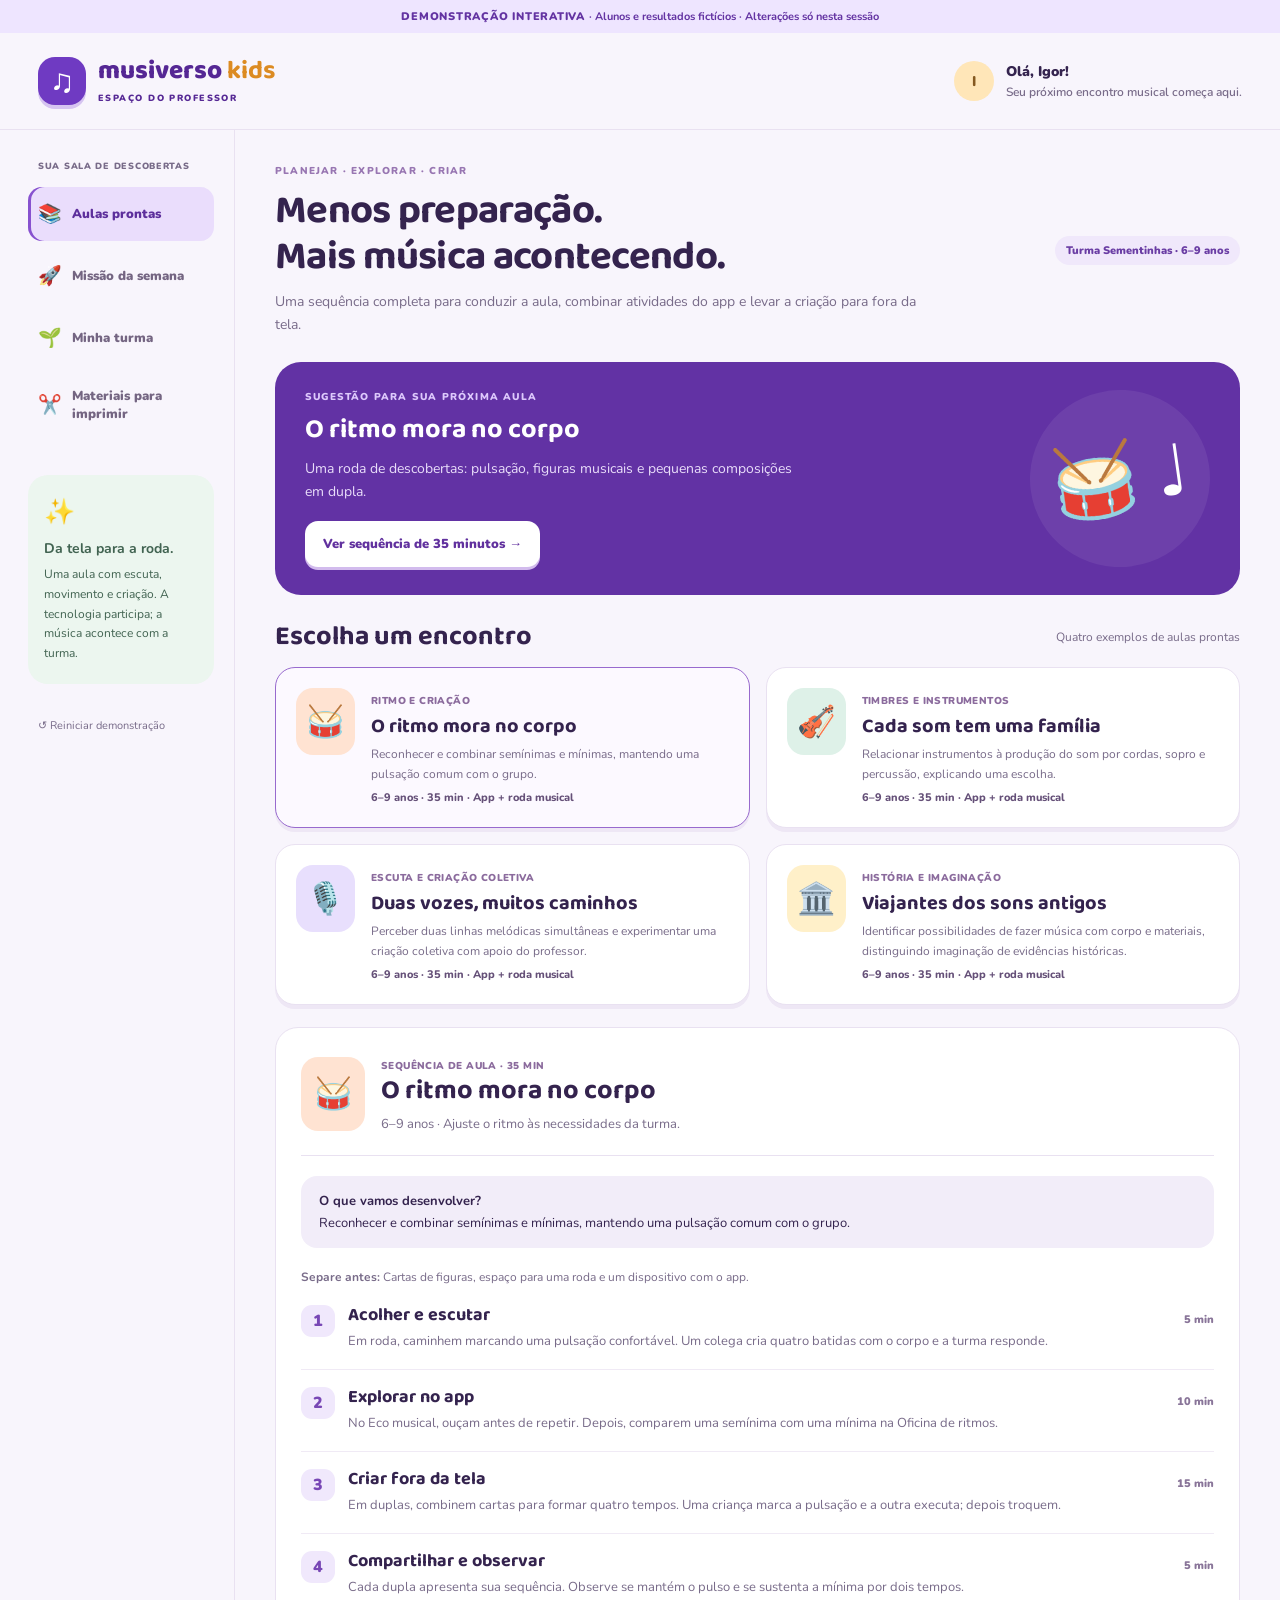
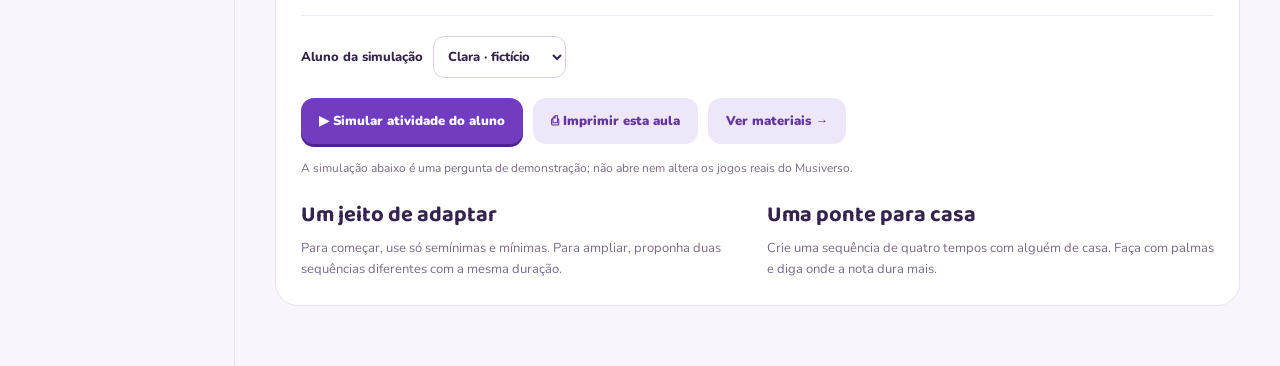
==== musiverso-kids/review/teacher-demo/index.html @ ee104a0d "Add isolated teacher workspace demonstration with lessons, missions and printable materials" ====
<!doctype html>
<html lang="pt-BR"><head><meta charset="utf-8"><meta name="viewport" content="width=device-width, initial-scale=1"><meta name="theme-color" content="#572aa0"><title>Musiverso Kids · Espaço do Professor — demonstração</title><link rel="stylesheet" href="style.css"></head>
<body><div class="demo-banner">DEMONSTRAÇÃO INTERATIVA <span>· Alunos e resultados fictícios · Alterações só nesta sessão</span></div>
<header><a href="#aulas" class="brand" aria-label="Musiverso Kids, início"><span class="brand-mark" aria-hidden="true">♫</span><span>musiverso <b>kids</b><small>ESPAÇO DO PROFESSOR</small></span></a><div class="teacher"><span class="avatar">I</span><span>Olá, Igor!<small>Seu próximo encontro musical começa aqui.</small></span></div></header>
<div class="layout"><aside><div class="side-title">SUA SALA DE DESCOBERTAS</div><nav aria-label="Áreas da demonstração"><button data-tab="aulas"><span>📚</span> Aulas prontas</button><button data-tab="missoes"><span>🚀</span> Missão da semana</button><button data-tab="turma"><span>🌱</span> Minha turma</button><button data-tab="materiais"><span>✂️</span> Materiais para imprimir</button></nav><div class="side-note"><span>✨</span><strong>Da tela para a roda.</strong><p>Uma aula com escuta, movimento e criação. A tecnologia participa; a música acontece com a turma.</p></div><button class="reset" id="reset">↺ Reiniciar demonstração</button></aside><main id="main" tabindex="-1"></main></div>
<dialog id="activity"><div class="modal-top"><span class="eyebrow">EXPERIMENTE COMO ALUNO</span><button class="icon-button" id="closeActivity" aria-label="Fechar atividade">✕</button></div><div id="activityBody"></div></dialog>
<div id="notice" role="status" aria-live="polite"></div><section id="printSheet" aria-label="Material para impressão"></section>
<script src="demo.js"></script></body></html>
---- musiverso-kids/review/teacher-demo/style.css ----
@import url('https://fonts.googleapis.com/css2?family=Baloo+2:wght@600;700;800&family=Nunito:wght@400;600;700;800;900&display=swap');
:root{--ink:#34234e;--muted:#786b89;--purple:#6f3ac2;--green:#188473;--line:#e9e1f1;--paper:#fff;--bg:#f8f5fc}*{box-sizing:border-box}body{margin:0;background:var(--bg);color:var(--ink);font:16px 'Nunito',sans-serif}button,a,input,select{font:inherit}button{cursor:pointer}button:disabled{cursor:default;opacity:.5}button:focus-visible,a:focus-visible,select:focus-visible{outline:3px solid #d08c15;outline-offset:4px}h1,h2,h3,p{margin:0}h1,h2,h3{font-family:'Baloo 2','Nunito',sans-serif;line-height:1.15}h1{font-size:40px;letter-spacing:-.7px}h2{font-size:27px}h3{font-size:22px}p{line-height:1.65}.demo-banner{padding:9px 24px;text-align:center;background:#eee5ff;color:#6333a2;font-size:11px;font-weight:900;letter-spacing:.07em}.demo-banner span{font-weight:700;letter-spacing:0}header{display:flex;justify-content:space-between;gap:20px;align-items:center;max-width:1440px;margin:auto;padding:24px 38px;border-bottom:1px solid var(--line)}.brand{text-decoration:none;display:flex;align-items:center;gap:12px;color:#552794;font:800 26px 'Baloo 2',sans-serif;line-height:1}.brand b{color:#dc8b22}.brand small{display:block;font:900 9px 'Nunito',sans-serif;letter-spacing:.16em;margin-top:8px}.brand-mark{display:grid;place-items:center;width:48px;height:48px;border-radius:17px;background:#6f3ac2;color:white;font:700 33px serif;box-shadow:0 4px 0 #d6c4f1}.teacher{display:flex;gap:12px;align-items:center;font-weight:900;font-size:14px}.teacher small{display:block;color:var(--muted);font-weight:600;font-size:12px;margin-top:3px}.avatar{display:grid;place-items:center;background:#ffe6b8;color:#855920;width:40px;height:40px;border-radius:50%;font-weight:900}.layout{display:grid;grid-template-columns:235px minmax(0,1fr);max-width:1440px;margin:auto;min-height:calc(100vh - 130px)}aside{padding:30px 20px 24px 28px;border-right:1px solid var(--line)}.side-title{font-size:9px;font-weight:900;letter-spacing:.08em;color:var(--muted);padding:0 10px 15px}nav{display:grid;gap:8px}nav button{border:0;border-radius:14px;padding:14px 10px;background:transparent;color:#746582;text-align:left;font-size:13px;font-weight:900;display:flex;gap:10px;align-items:center}nav button span{font-size:19px}nav button.active{background:#eaddfc;color:#5d2f9c;box-shadow:inset 3px 0 #8751cf}.side-note{background:#ecf6ef;padding:20px 16px;border-radius:20px;margin-top:38px;font-size:12px;color:#416351}.side-note>span{display:block;font-size:25px;margin-bottom:10px}.side-note strong{display:block;font-size:14px}.side-note p{margin-top:7px}.reset{border:0;background:transparent;color:var(--muted);font-size:11px;margin-top:24px;padding:10px}main{padding:34px 40px 60px;min-width:0}.eyebrow{color:#9876b2;font-size:10px;font-weight:900;letter-spacing:.12em;display:block;margin-bottom:10px}.page-intro{display:flex;align-items:center;justify-content:space-between;gap:20px;margin-bottom:26px}.lead{color:var(--muted);font-size:14px;margin-top:10px;max-width:670px}.pill{display:inline-flex;align-items:center;background:#f0e8fb;border-radius:99px;padding:7px 11px;color:#6a3da4;font-size:11px;font-weight:900;white-space:nowrap}.hero{border-radius:26px;background:#6232a4;color:white;padding:28px 30px;display:grid;grid-template-columns:minmax(0,1fr) 180px;gap:15px;position:relative;overflow:hidden;margin-bottom:26px}.hero .eyebrow{color:#ddc9fc}.hero p{color:#e9ddfa;max-width:500px;font-size:14px;margin:12px 0 18px}.hero-art{display:flex;align-items:center;justify-content:center;font-size:70px;transform:rotate(-8deg);background:#ffffff12;border-radius:50%}.btn{border:0;border-radius:13px;padding:13px 18px;font-weight:900;font-size:13px;background:#713cc0;color:white;min-height:46px;display:inline-flex;gap:8px;align-items:center;justify-content:center;text-decoration:none;box-shadow:0 3px 0 #4f238c}.btn.light{background:white;color:#61319e;box-shadow:0 3px 0 #d2bbed}.btn.soft{background:#eee6f9;color:#6535a0;box-shadow:none}.btn.green{background:#188473;box-shadow:0 3px 0 #0e6255}.section-head{display:flex;justify-content:space-between;align-items:center;margin:24px 0 15px;gap:16px}.section-head small{font-size:12px;color:var(--muted)}.lesson-grid{display:grid;grid-template-columns:repeat(2,minmax(0,1fr));gap:16px}.lesson-card{border:1px solid var(--line);border-radius:20px;background:white;padding:20px;text-align:left;color:var(--ink);box-shadow:0 4px 0 #eee7f5;display:flex;gap:16px;align-items:flex-start}.lesson-card.selected{border-color:#986ace;background:#fcf9ff}.lesson-icon{width:59px;height:67px;flex-shrink:0;border-radius:17px;display:grid;place-items:center;background:var(--tint);font-size:31px}.lesson-card h3{font-size:20px;margin:5px 0 7px}.lesson-card p{font-size:12px;color:var(--muted)}.tiny{font-size:10px;font-weight:900;color:#8b6b9d;text-transform:uppercase;letter-spacing:.04em}.lesson-card .meta{font-size:11px;margin-top:12px;font-weight:800;color:#655078}.panel{border:1px solid var(--line);background:white;border-radius:23px;padding:25px;margin-top:22px}.plan-top{display:flex;gap:16px;align-items:center;padding-bottom:20px;border-bottom:1px solid var(--line)}.plan-top .lesson-icon{width:64px;height:74px}.plan-top p{color:var(--muted);font-size:13px;margin-top:8px}.goal{border-radius:16px;background:#f2edf9;padding:16px 18px;margin:20px 0;font-size:13px}.goal strong{display:block;margin-bottom:4px}.steps{list-style:none;margin:0;padding:0;display:grid;gap:0}.steps li{display:grid;grid-template-columns:34px minmax(0,1fr) auto;gap:13px;padding:17px 0;border-bottom:1px solid #f0eaf5}.step-num{background:#f0e8fc;border-radius:11px;height:32px;display:grid;place-items:center;font-weight:900;color:#7847b5}.steps h3{font-size:18px}.steps p{font-size:13px;color:var(--muted);margin-top:5px}.time{font-size:11px;color:#897599;font-weight:900;padding-top:7px;white-space:nowrap}.actions{display:flex;gap:10px;flex-wrap:wrap;margin-top:20px}.note{font-size:12px;color:var(--muted);margin-top:15px}.sub-grid{display:grid;grid-template-columns:repeat(2,minmax(0,1fr));gap:18px}.sub-grid p{font-size:13px;color:var(--muted);margin-top:9px}.task-row{display:flex;gap:14px;padding:20px 0;border-bottom:1px solid var(--line);align-items:center}.task-row>div{flex:1;min-width:0}.task-row p{font-size:13px;color:var(--muted);margin-top:5px}.task-status{width:38px;height:38px;flex-shrink:0;background:#eee7f8;border-radius:50%;display:grid;place-items:center;font-weight:900;color:#7a4db7}.task-status.done{background:#d8f3e7;color:#15765f}.toolbar{display:flex;align-items:center;gap:12px;flex-wrap:wrap;margin:20px 0}.toolbar label{font-size:13px;font-weight:800;display:flex;align-items:center;gap:10px}select{border:1px solid #dbcee9;border-radius:11px;padding:10px;background:#fff;color:var(--ink);max-width:100%}.progress{height:9px;background:#eae3f2;border-radius:9px;overflow:hidden;margin-top:10px}.progress>span{height:100%;display:block;background:#32a18a;border-radius:9px}.progress-label{display:flex;justify-content:space-between;font-size:12px;font-weight:900;color:#775994}.stats{display:grid;grid-template-columns:repeat(3,minmax(0,1fr));gap:14px;margin:24px 0}.stat{background:white;border:1px solid var(--line);border-radius:18px;padding:18px}.stat strong{font-family:'Baloo 2',sans-serif;font-size:32px;display:block}.stat span{font-size:12px;color:var(--muted)}.table-wrap{overflow-x:auto}table{width:100%;border-collapse:collapse;font-size:13px;white-space:nowrap}th{text-align:left;font-size:10px;letter-spacing:.06em;color:#9a88aa;padding:16px 12px;border-bottom:1px solid var(--line)}td{padding:18px 12px;border-bottom:1px solid #f0eaf5}.student-button{border:0;background:none;font-weight:900;color:#60329c;padding:8px 0;text-decoration:underline;text-underline-offset:4px}.tag{display:inline-block;padding:6px 10px;border-radius:8px;font-size:11px;font-weight:800;background:#f2edf8;color:#7b5c99}.tag.good{background:#e0f4e9;color:#23735d}.tag.warm{background:#fff0d1;color:#916720}.insight{padding:17px 18px;background:#fff4dc;border-radius:15px;margin-top:18px}.insight p{font-size:13px;margin-top:5px;color:#806239}.report-list{display:grid;gap:12px;margin-top:20px}.report-list article{padding:15px;border:1px solid var(--line);border-radius:15px}.report-list p{font-size:13px;color:var(--muted);margin-top:5px}.material-card{border:1px solid var(--line);background:white;border-radius:22px;padding:22px}.material-preview{height:150px;border-radius:15px;background:#f4eefb;display:flex;justify-content:center;align-items:center;gap:10px;margin-bottom:20px}.mini-card{border:1px solid #d7c5ea;background:white;border-radius:10px;width:72px;height:104px;display:flex;align-items:center;justify-content:center;flex-direction:column;font-size:11px;font-weight:800;box-shadow:0 4px 0 #ded0ef;transform:rotate(-7deg)}.mini-card:nth-child(2){transform:rotate(7deg)}.note-svg{width:45px;height:58px;display:block;color:currentColor}.material-card p{font-size:13px;color:var(--muted);margin:12px 0}.material-card .btn{margin-top:12px}.badge{font-size:11px;color:#8d71a1;font-weight:900;margin-bottom:8px;display:block}dialog{border:0;box-shadow:0 20px 100px #29163e55;border-radius:26px;padding:26px;width:min(520px,calc(100% - 24px));color:var(--ink);max-height:90vh;overflow:auto}dialog::backdrop{background:#2c183e88}.modal-top{display:flex;align-items:center;justify-content:space-between;gap:15px}.icon-button{border:0;border-radius:50%;background:#f1eaf9;color:#69468f;width:36px;height:36px;font-size:19px}.question-symbol{display:flex;align-items:center;justify-content:center;background:#f5edff;border-radius:20px;margin:20px 0;padding:20px;min-height:130px;gap:12px;font-size:50px}.question-symbol .note-svg{width:64px;height:85px}.options{display:grid;gap:10px;margin-top:18px}.option{border:2px solid #e8dff1;border-radius:14px;background:white;color:var(--ink);padding:16px;font-weight:900;text-align:left}.option:hover{background:#f8f2ff}.option.correct{border-color:#229c7d;background:#e1f7ed}.option.wrong{border-color:#dc8895;background:#fff0f2}#feedback{margin-top:15px;min-height:48px;font-weight:800;line-height:1.5;font-size:14px}.answer-person{font-size:12px;color:var(--muted);margin:10px 0 15px}#notice{position:fixed;bottom:20px;left:50%;transform:translateX(-50%);max-width:calc(100% - 32px);padding:13px 20px;border-radius:13px;background:#36204e;color:white;box-shadow:0 6px 30px #0002;font-size:13px;z-index:20;display:none}.empty{color:var(--muted);padding:15px;background:#f7f2fc;border-radius:12px;font-size:13px}#printSheet{display:none}.sheet-header{display:flex;justify-content:space-between;border-bottom:2px solid #3e2857;padding-bottom:12px;margin-bottom:22px}.print-cards{display:grid;grid-template-columns:repeat(3,minmax(0,1fr));gap:15px}.print-card{border:1px dashed #776285;border-radius:12px;min-height:180px;padding:16px;text-align:center;break-inside:avoid}.print-card .note-svg{width:70px;height:85px;margin:8px auto}.print-card h3{font-size:20px}.print-card p{font-size:14px}.write-line{border-bottom:1px solid #888;display:inline-block;min-width:180px;height:25px}.work-box{min-height:90px;border:1px solid #bbb;border-radius:8px;margin:12px 0;padding:16px}.print-help{font-size:13px;margin-top:20px}.sheet-page{break-after:page}.sheet-page:last-child{break-after:auto}.sheet-page h2{margin:20px 0}.print-cards .instrument-word{font-size:37px;margin:15px 0}.sr-only{position:absolute;width:1px;height:1px;padding:0;margin:-1px;overflow:hidden;clip:rect(0,0,0,0);white-space:nowrap;border:0}
@media(max-width:1050px){.layout{grid-template-columns:200px minmax(0,1fr)}main{padding:28px 24px}.lesson-grid{grid-template-columns:minmax(0,1fr)}.hero{grid-template-columns:minmax(0,1fr) 100px}.hero-art{font-size:50px}aside{padding:25px 12px}.sub-grid{grid-template-columns:minmax(0,1fr)}}@media(max-width:700px){header{padding:18px 16px}.brand{font-size:23px}.brand-mark{width:40px;height:43px}.teacher{display:none}.demo-banner{padding:9px 14px;font-size:10px}.demo-banner span{display:block;margin-top:3px}.layout{display:block}aside{border-right:0;border-bottom:1px solid var(--line);padding:12px 10px}.side-title,.side-note,.reset{display:none}nav{grid-template-columns:repeat(4,minmax(0,1fr));gap:5px}nav button{display:flex;flex-direction:column;justify-content:flex-start;text-align:center;padding:10px 4px;font-size:10px;gap:6px;border-radius:12px;line-height:1.3}nav button.active{box-shadow:inset 0 -3px #8751cf}nav button span{font-size:21px}main{padding:26px 16px 50px}h1{font-size:31px}h2{font-size:24px}.page-intro{align-items:flex-start}.page-intro>.pill{display:none}.hero{padding:23px;grid-template-columns:minmax(0,1fr)}.hero-art{display:none}.hero h2{font-size:27px}.panel{padding:19px}.lesson-card{padding:16px;gap:12px}.lesson-icon{width:48px;height:58px;font-size:27px}.plan-top{align-items:flex-start}.steps li{grid-template-columns:27px minmax(0,1fr);gap:10px}.time{grid-column:2;padding:0}.task-row{flex-wrap:wrap}.task-row>.btn{margin-left:52px}.stats{gap:8px}.stat{padding:13px 10px}.stat strong{font-size:26px}.stat span{font-size:10px}.toolbar label{flex-wrap:wrap}.material-preview{height:130px}.section-head small{display:none}.question-symbol{font-size:40px}.print-cards{grid-template-columns:repeat(2,minmax(0,1fr))}}
@media print{@page{size:A4;margin:14mm}body{background:white;color:#111;font:12pt Arial,sans-serif}.demo-banner,header,.layout,dialog,#notice{display:none!important}#printSheet{display:block}.note-svg{color:#111}h1,h2,h3{font-family:Arial,sans-serif}.print-cards{grid-template-columns:repeat(3,minmax(0,1fr))}.print-help{font-size:10pt}.print-card{min-height:170px}.sheet-header{font-size:10pt}p{line-height:1.6}}

.print-preview{width:min(850px,calc(100% - 24px))}.paper-preview{border:1px solid #ddd;background:white;margin-top:22px;padding:24px;color:#211c28}.paper-preview h1{font-size:25px}.paper-preview .sheet-page{margin-bottom:30px;padding-bottom:20px;border-bottom:1px dashed #ccc}.paper-preview .print-cards{grid-template-columns:repeat(3,minmax(0,1fr))}.paper-preview .sheet-header{gap:15px;font-size:10px}.paper-preview .print-card{padding:12px;min-height:155px}.paper-preview .print-card p{font-size:12px}@media(max-width:700px){.paper-preview{padding:12px}.paper-preview .print-cards{grid-template-columns:repeat(2,minmax(0,1fr))}.paper-preview .sheet-header{display:block}.paper-preview .sheet-header span{display:block;margin-top:5px}}
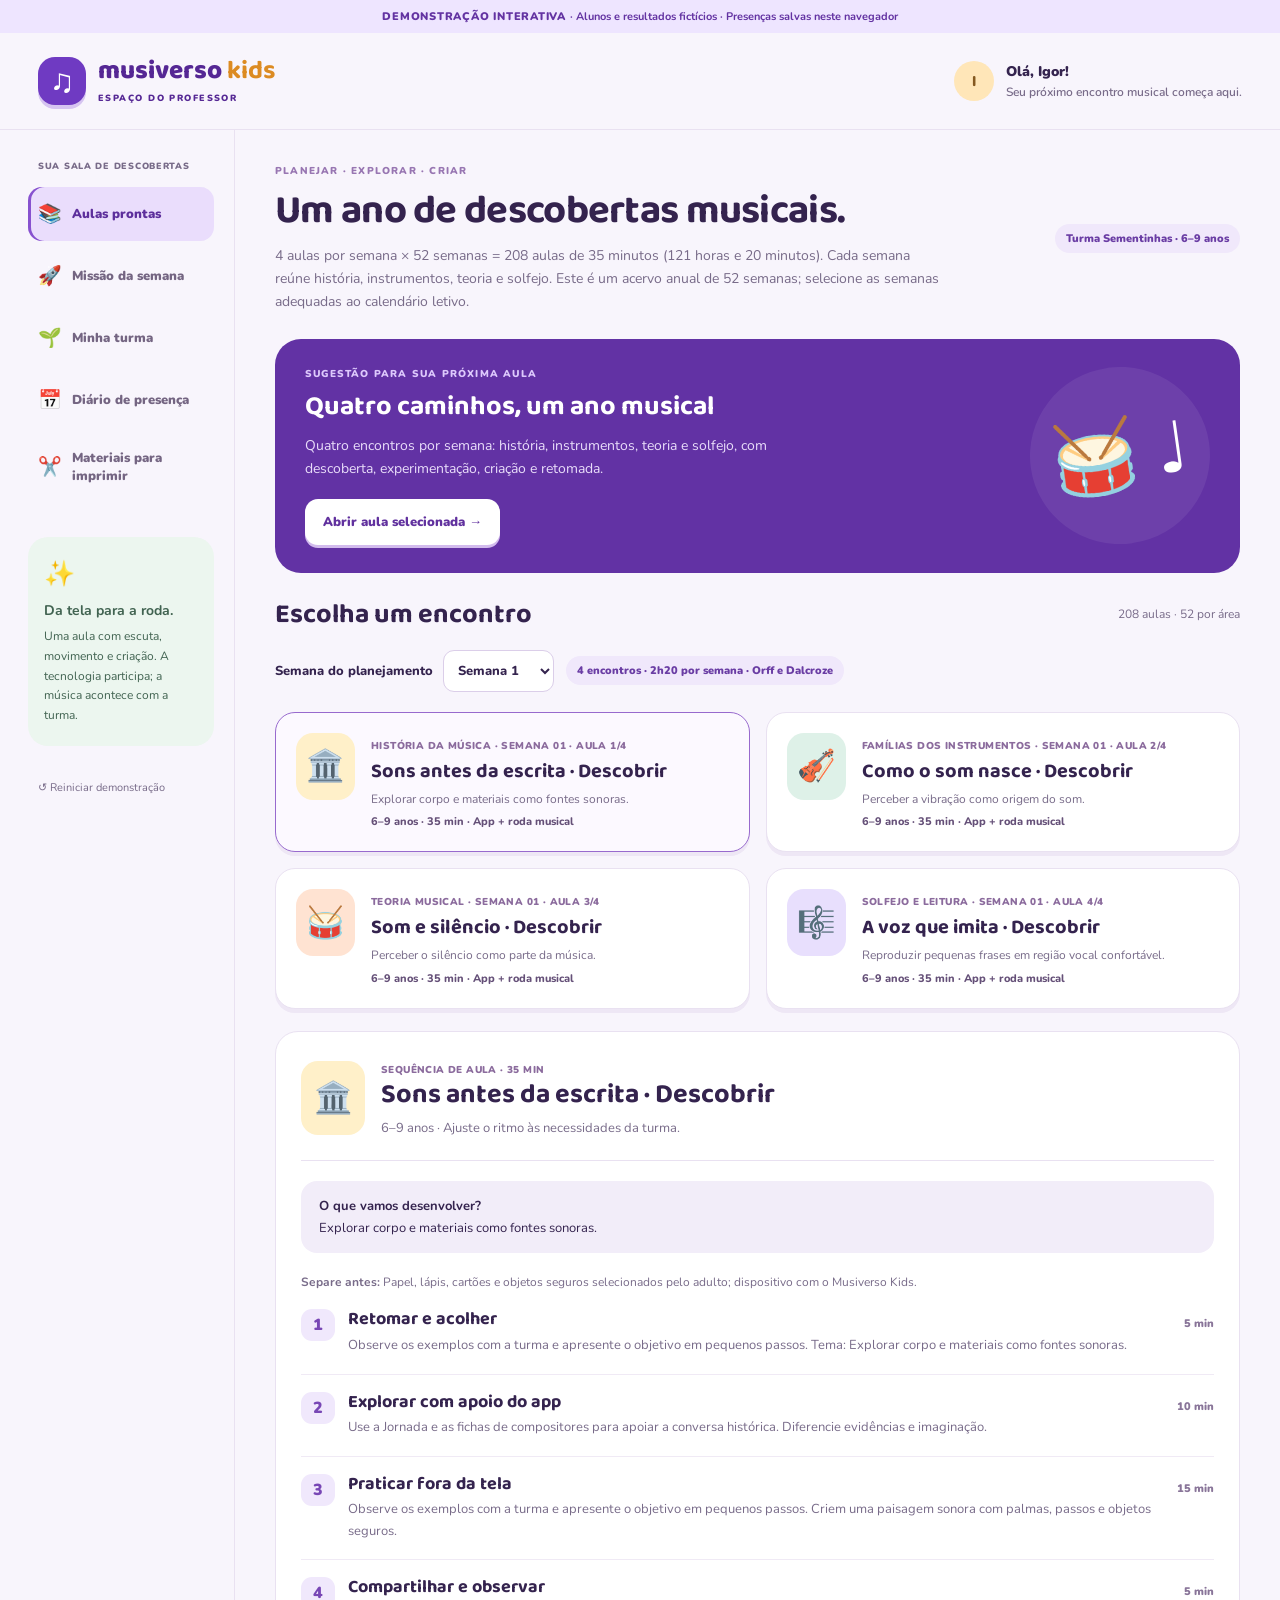
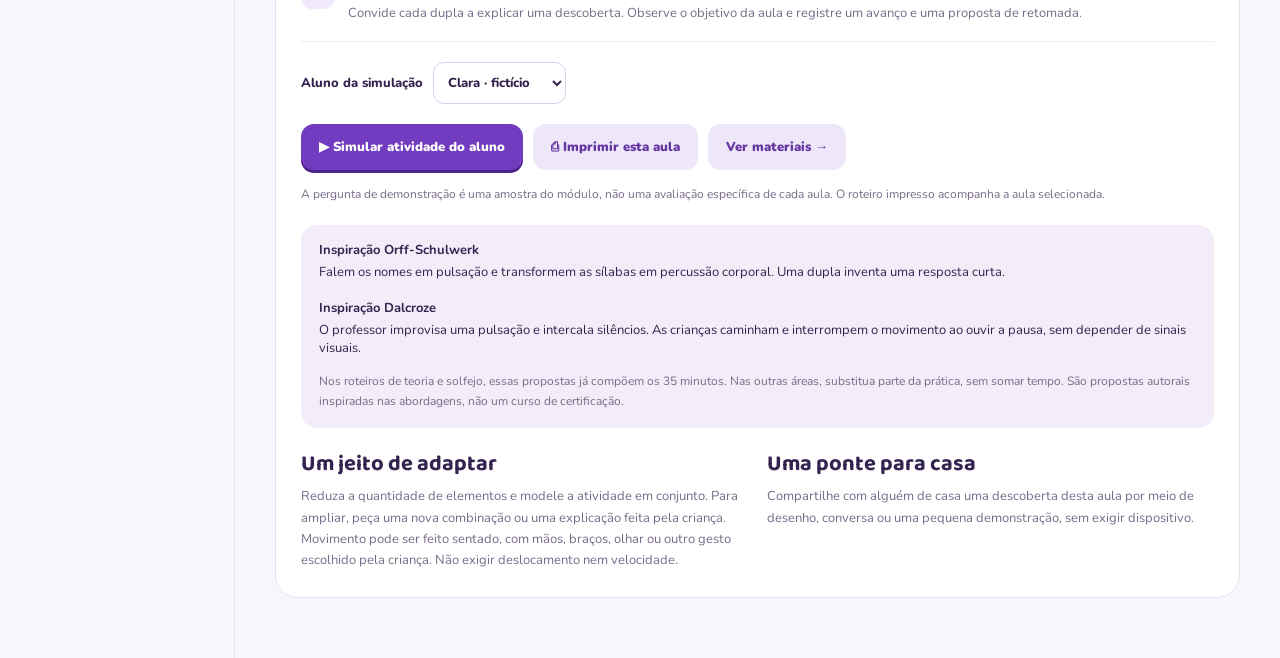
==== commit a774e4c9: "Expand teacher demo to annual four-lesson weeks, Orff/Dalcroze and local attendance" ====
--- a/musiverso-kids/review/teacher-demo/index.html
+++ b/musiverso-kids/review/teacher-demo/index.html
@@ -1,8 +1,8 @@
 <!doctype html>
 <html lang="pt-BR"><head><meta charset="utf-8"><meta name="viewport" content="width=device-width, initial-scale=1"><meta name="theme-color" content="#572aa0"><title>Musiverso Kids · Espaço do Professor — demonstração</title><link rel="stylesheet" href="style.css"></head>
-<body><div class="demo-banner">DEMONSTRAÇÃO INTERATIVA <span>· Alunos e resultados fictícios · Alterações só nesta sessão</span></div>
+<body><div class="demo-banner">DEMONSTRAÇÃO INTERATIVA <span>· Alunos e resultados fictícios · Presenças salvas neste navegador</span></div>
 <header><a href="#aulas" class="brand" aria-label="Musiverso Kids, início"><span class="brand-mark" aria-hidden="true">♫</span><span>musiverso <b>kids</b><small>ESPAÇO DO PROFESSOR</small></span></a><div class="teacher"><span class="avatar">I</span><span>Olá, Igor!<small>Seu próximo encontro musical começa aqui.</small></span></div></header>
-<div class="layout"><aside><div class="side-title">SUA SALA DE DESCOBERTAS</div><nav aria-label="Áreas da demonstração"><button data-tab="aulas"><span>📚</span> Aulas prontas</button><button data-tab="missoes"><span>🚀</span> Missão da semana</button><button data-tab="turma"><span>🌱</span> Minha turma</button><button data-tab="materiais"><span>✂️</span> Materiais para imprimir</button></nav><div class="side-note"><span>✨</span><strong>Da tela para a roda.</strong><p>Uma aula com escuta, movimento e criação. A tecnologia participa; a música acontece com a turma.</p></div><button class="reset" id="reset">↺ Reiniciar demonstração</button></aside><main id="main" tabindex="-1"></main></div>
+<div class="layout"><aside><div class="side-title">SUA SALA DE DESCOBERTAS</div><nav aria-label="Áreas da demonstração"><button data-tab="aulas"><span>📚</span> Aulas prontas</button><button data-tab="missoes"><span>🚀</span> Missão da semana</button><button data-tab="turma"><span>🌱</span> Minha turma</button><button data-tab="presenca"><span>📅</span> Diário de presença</button><button data-tab="materiais"><span>✂️</span> Materiais para imprimir</button></nav><div class="side-note"><span>✨</span><strong>Da tela para a roda.</strong><p>Uma aula com escuta, movimento e criação. A tecnologia participa; a música acontece com a turma.</p></div><button class="reset" id="reset">↺ Reiniciar demonstração</button></aside><main id="main" tabindex="-1"></main></div>
 <dialog id="activity"><div class="modal-top"><span class="eyebrow">EXPERIMENTE COMO ALUNO</span><button class="icon-button" id="closeActivity" aria-label="Fechar atividade">✕</button></div><div id="activityBody"></div></dialog>
 <div id="notice" role="status" aria-live="polite"></div><section id="printSheet" aria-label="Material para impressão"></section>
 <script src="demo.js"></script></body></html>
--- a/musiverso-kids/review/teacher-demo/style.css
+++ b/musiverso-kids/review/teacher-demo/style.css
@@ -4,3 +4,6 @@
 @media print{@page{size:A4;margin:14mm}body{background:white;color:#111;font:12pt Arial,sans-serif}.demo-banner,header,.layout,dialog,#notice{display:none!important}#printSheet{display:block}.note-svg{color:#111}h1,h2,h3{font-family:Arial,sans-serif}.print-cards{grid-template-columns:repeat(3,minmax(0,1fr))}.print-help{font-size:10pt}.print-card{min-height:170px}.sheet-header{font-size:10pt}p{line-height:1.6}}
 
 .print-preview{width:min(850px,calc(100% - 24px))}.paper-preview{border:1px solid #ddd;background:white;margin-top:22px;padding:24px;color:#211c28}.paper-preview h1{font-size:25px}.paper-preview .sheet-page{margin-bottom:30px;padding-bottom:20px;border-bottom:1px dashed #ccc}.paper-preview .print-cards{grid-template-columns:repeat(3,minmax(0,1fr))}.paper-preview .sheet-header{gap:15px;font-size:10px}.paper-preview .print-card{padding:12px;min-height:155px}.paper-preview .print-card p{font-size:12px}@media(max-width:700px){.paper-preview{padding:12px}.paper-preview .print-cards{grid-template-columns:repeat(2,minmax(0,1fr))}.paper-preview .sheet-header{display:block}.paper-preview .sheet-header span{display:block;margin-top:5px}}
+
+@media(max-width:700px){nav{grid-template-columns:repeat(5,minmax(0,1fr))}nav button{font-size:9px}}
+input[type=date]{padding:10px;border:1px solid #dbcee9;border-radius:10px;max-width:100%}
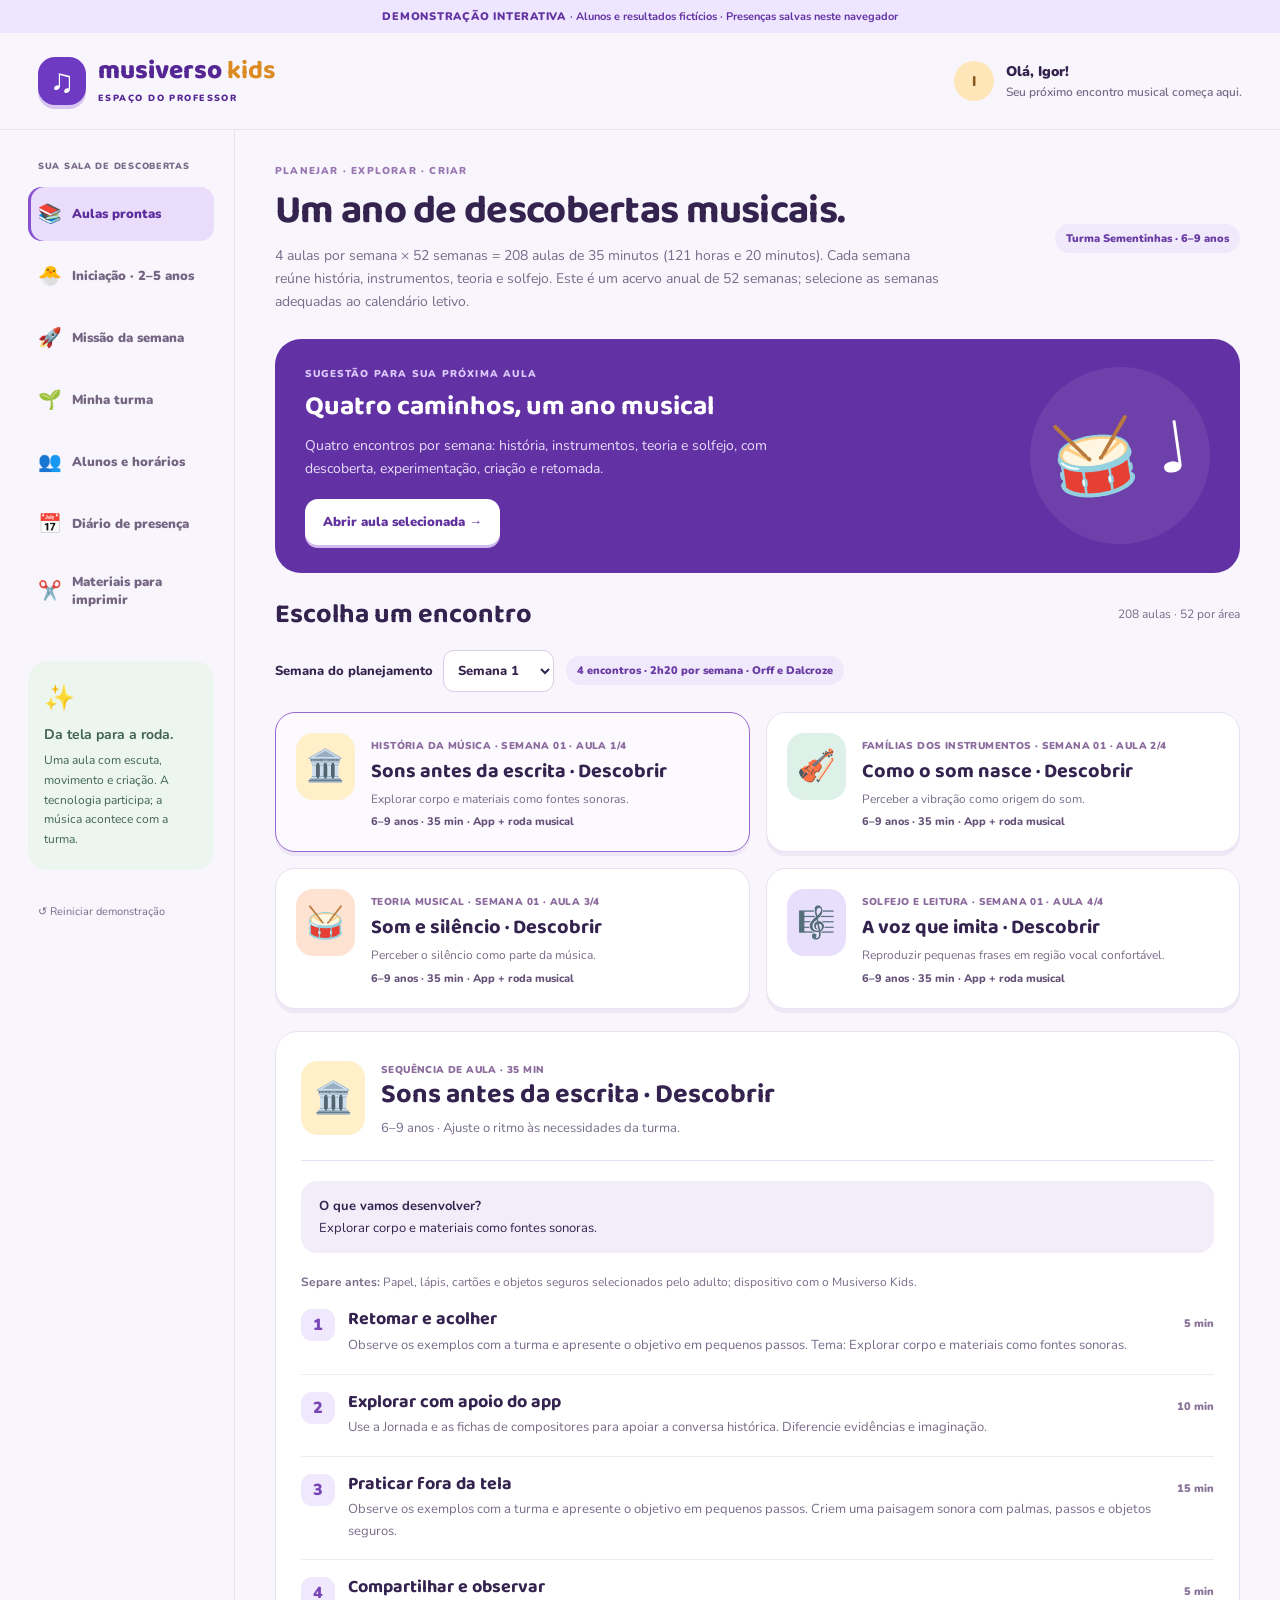
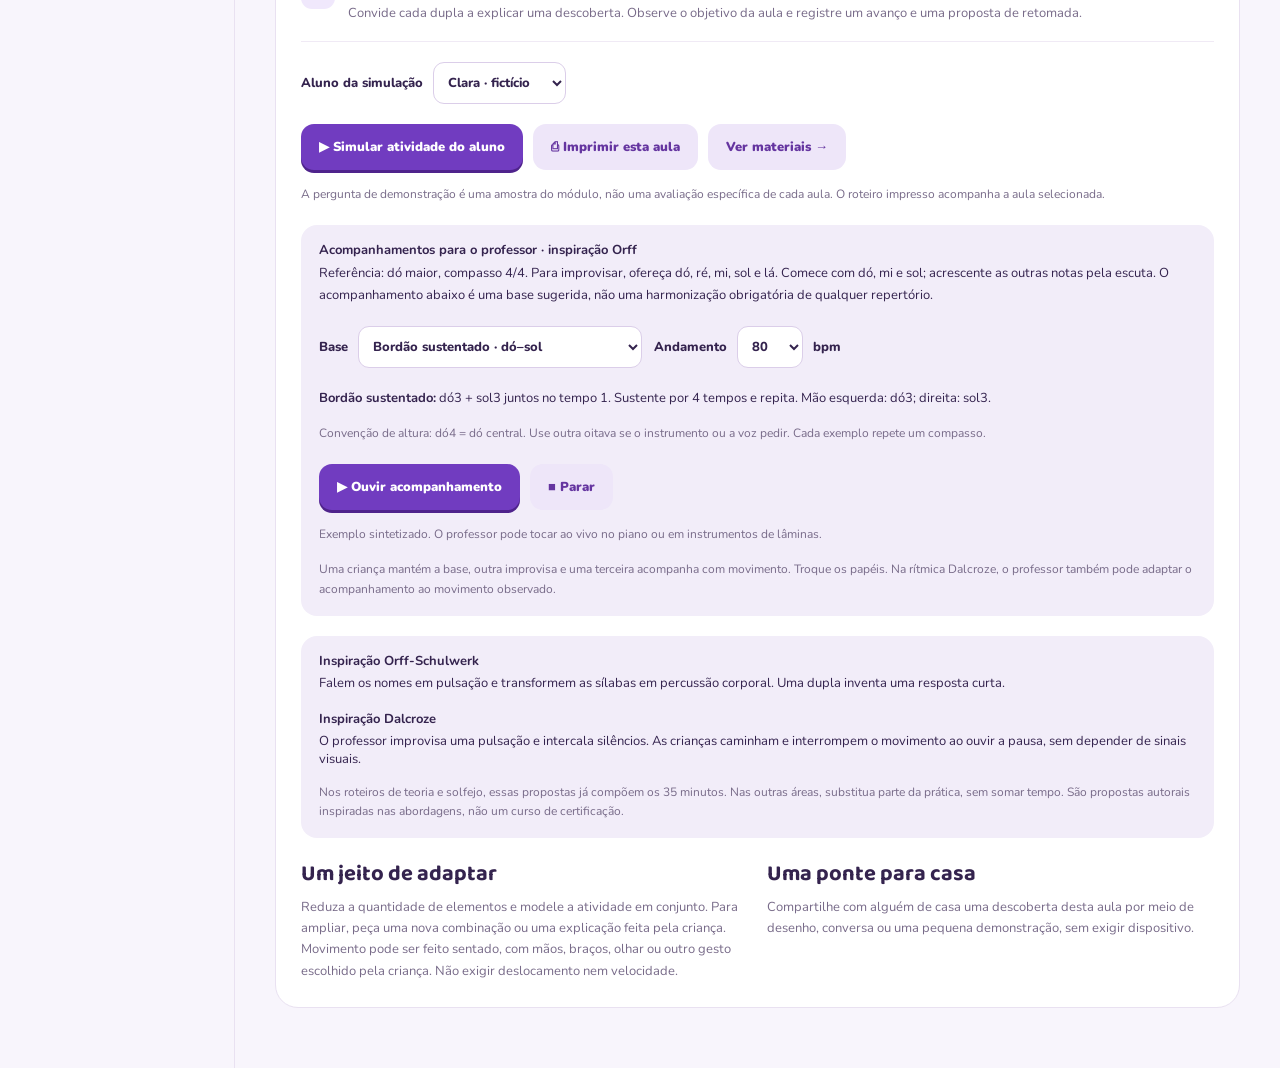
==== commit c41664b7: "Extend teacher demo with early childhood lessons and local student scheduling" ====
--- a/musiverso-kids/review/teacher-demo/index.html
+++ b/musiverso-kids/review/teacher-demo/index.html
@@ -2,7 +2,7 @@
 <html lang="pt-BR"><head><meta charset="utf-8"><meta name="viewport" content="width=device-width, initial-scale=1"><meta name="theme-color" content="#572aa0"><title>Musiverso Kids · Espaço do Professor — demonstração</title><link rel="stylesheet" href="style.css"></head>
 <body><div class="demo-banner">DEMONSTRAÇÃO INTERATIVA <span>· Alunos e resultados fictícios · Presenças salvas neste navegador</span></div>
 <header><a href="#aulas" class="brand" aria-label="Musiverso Kids, início"><span class="brand-mark" aria-hidden="true">♫</span><span>musiverso <b>kids</b><small>ESPAÇO DO PROFESSOR</small></span></a><div class="teacher"><span class="avatar">I</span><span>Olá, Igor!<small>Seu próximo encontro musical começa aqui.</small></span></div></header>
-<div class="layout"><aside><div class="side-title">SUA SALA DE DESCOBERTAS</div><nav aria-label="Áreas da demonstração"><button data-tab="aulas"><span>📚</span> Aulas prontas</button><button data-tab="missoes"><span>🚀</span> Missão da semana</button><button data-tab="turma"><span>🌱</span> Minha turma</button><button data-tab="presenca"><span>📅</span> Diário de presença</button><button data-tab="materiais"><span>✂️</span> Materiais para imprimir</button></nav><div class="side-note"><span>✨</span><strong>Da tela para a roda.</strong><p>Uma aula com escuta, movimento e criação. A tecnologia participa; a música acontece com a turma.</p></div><button class="reset" id="reset">↺ Reiniciar demonstração</button></aside><main id="main" tabindex="-1"></main></div>
+<div class="layout"><aside><div class="side-title">SUA SALA DE DESCOBERTAS</div><nav aria-label="Áreas da demonstração"><button data-tab="aulas"><span>📚</span> Aulas prontas</button><button data-tab="iniciacao"><span>🐣</span> Iniciação · 2–5 anos</button><button data-tab="missoes"><span>🚀</span> Missão da semana</button><button data-tab="turma"><span>🌱</span> Minha turma</button><button data-tab="cadastro"><span>👥</span> Alunos e horários</button><button data-tab="presenca"><span>📅</span> Diário de presença</button><button data-tab="materiais"><span>✂️</span> Materiais para imprimir</button></nav><div class="side-note"><span>✨</span><strong>Da tela para a roda.</strong><p>Uma aula com escuta, movimento e criação. A tecnologia participa; a música acontece com a turma.</p></div><button class="reset" id="reset">↺ Reiniciar demonstração</button></aside><main id="main" tabindex="-1"></main></div>
 <dialog id="activity"><div class="modal-top"><span class="eyebrow">EXPERIMENTE COMO ALUNO</span><button class="icon-button" id="closeActivity" aria-label="Fechar atividade">✕</button></div><div id="activityBody"></div></dialog>
 <div id="notice" role="status" aria-live="polite"></div><section id="printSheet" aria-label="Material para impressão"></section>
-<script src="demo.js"></script></body></html>
+<script src="registration.js"></script><script src="preschool.js"></script><script src="demo.js"></script></body></html>
--- a/musiverso-kids/review/teacher-demo/style.css
+++ b/musiverso-kids/review/teacher-demo/style.css
@@ -7,3 +7,6 @@
 
 @media(max-width:700px){nav{grid-template-columns:repeat(5,minmax(0,1fr))}nav button{font-size:9px}}
 input[type=date]{padding:10px;border:1px solid #dbcee9;border-radius:10px;max-width:100%}
+
+@media(max-width:700px){nav{grid-template-columns:repeat(3,minmax(0,1fr))}nav button{font-size:11px}}
+input[name=name],input[type=time]{padding:11px;border:1px solid #dbcee9;border-radius:10px;max-width:100%;font:inherit}#studentForm label{align-items:flex-start;flex-direction:column}#studentForm .toolbar{align-items:flex-end}
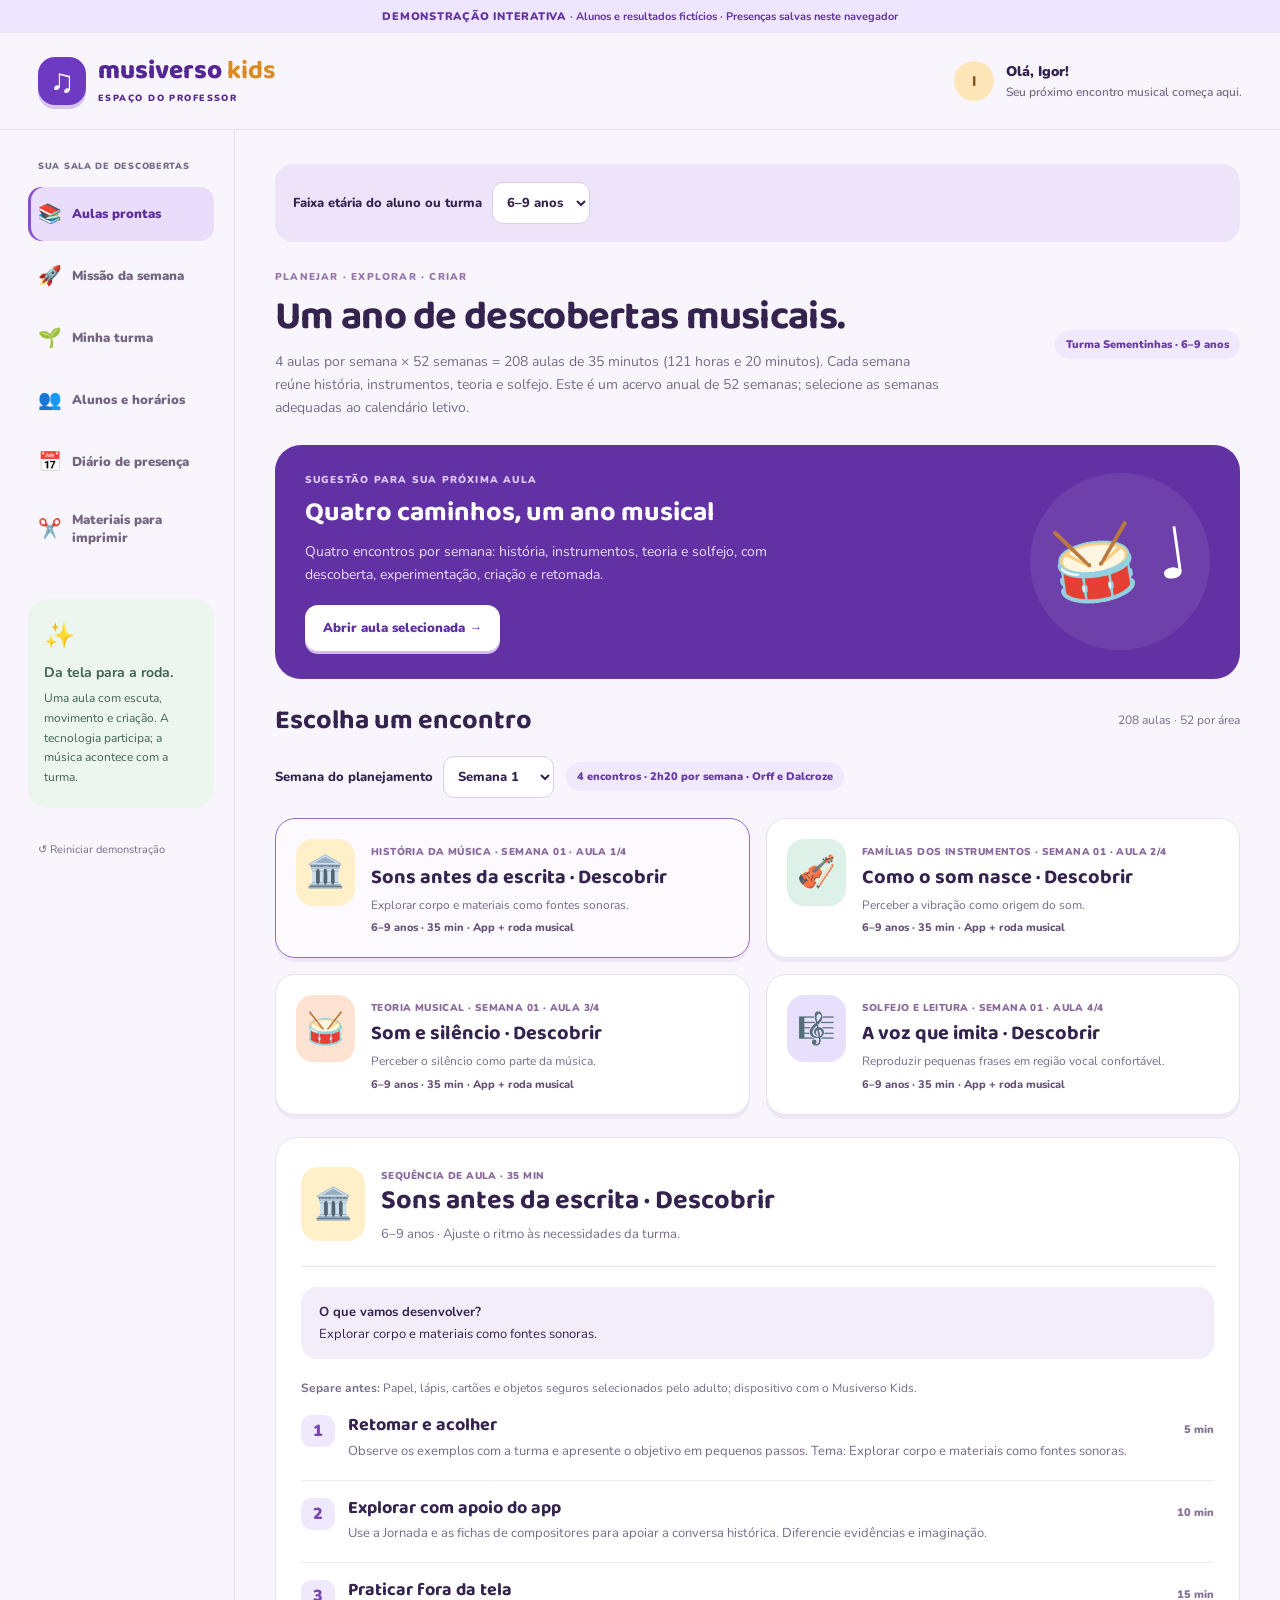
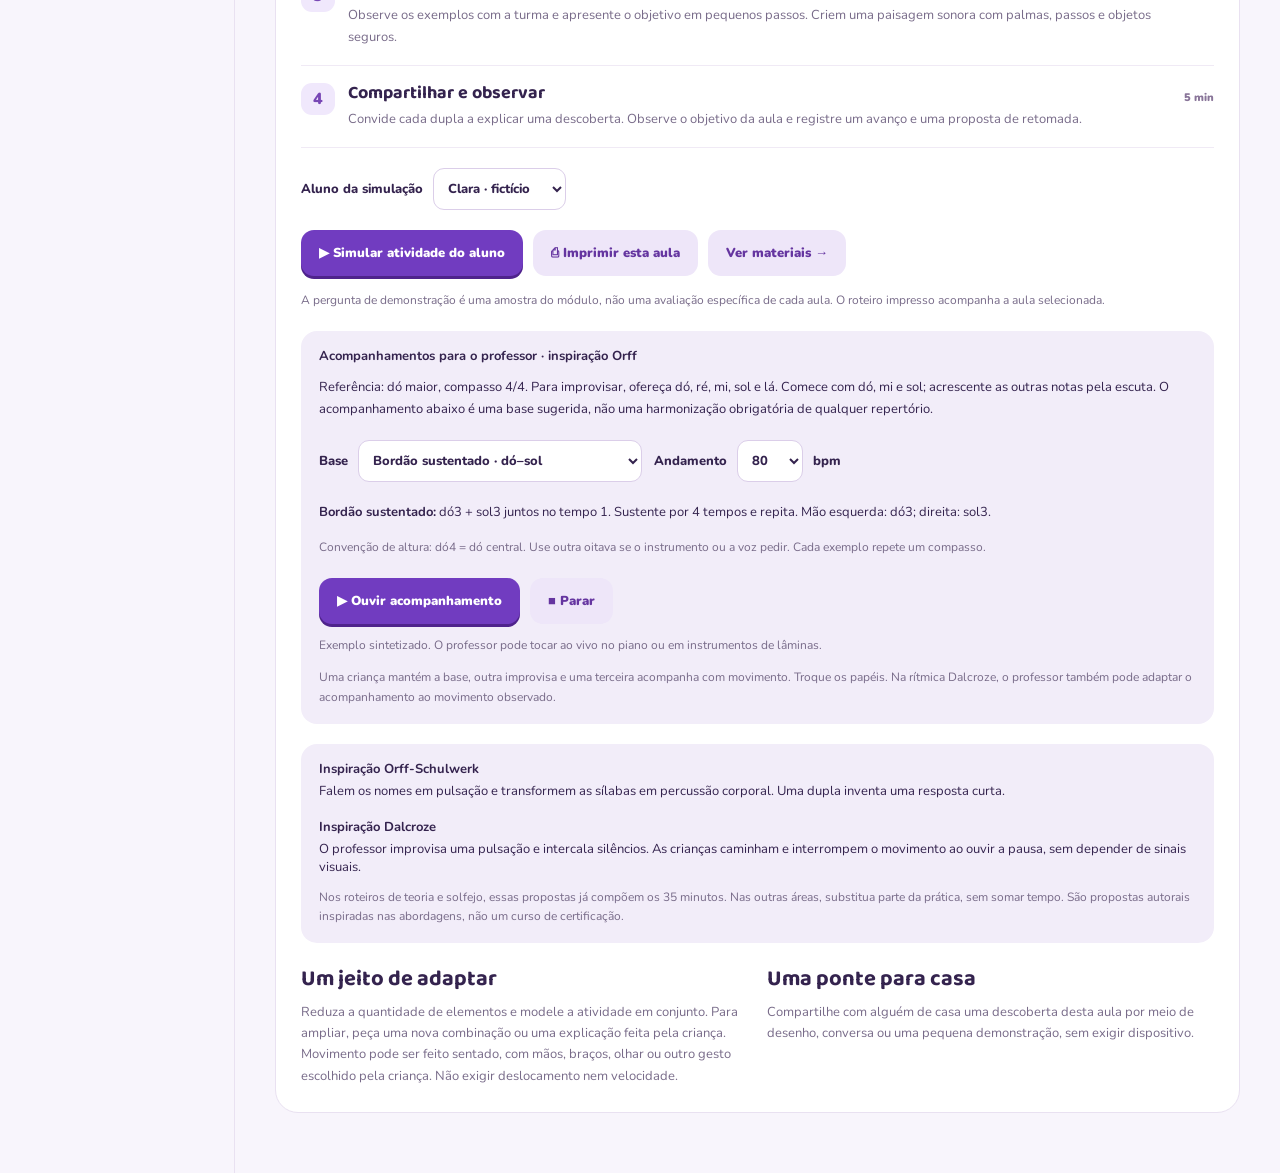
==== commit c193743d: "Unify lesson age selector and add participatory preschool story scripts" ====
--- a/musiverso-kids/review/teacher-demo/index.html
+++ b/musiverso-kids/review/teacher-demo/index.html
@@ -2,7 +2,7 @@
 <html lang="pt-BR"><head><meta charset="utf-8"><meta name="viewport" content="width=device-width, initial-scale=1"><meta name="theme-color" content="#572aa0"><title>Musiverso Kids · Espaço do Professor — demonstração</title><link rel="stylesheet" href="style.css"></head>
 <body><div class="demo-banner">DEMONSTRAÇÃO INTERATIVA <span>· Alunos e resultados fictícios · Presenças salvas neste navegador</span></div>
 <header><a href="#aulas" class="brand" aria-label="Musiverso Kids, início"><span class="brand-mark" aria-hidden="true">♫</span><span>musiverso <b>kids</b><small>ESPAÇO DO PROFESSOR</small></span></a><div class="teacher"><span class="avatar">I</span><span>Olá, Igor!<small>Seu próximo encontro musical começa aqui.</small></span></div></header>
-<div class="layout"><aside><div class="side-title">SUA SALA DE DESCOBERTAS</div><nav aria-label="Áreas da demonstração"><button data-tab="aulas"><span>📚</span> Aulas prontas</button><button data-tab="iniciacao"><span>🐣</span> Iniciação · 2–5 anos</button><button data-tab="missoes"><span>🚀</span> Missão da semana</button><button data-tab="turma"><span>🌱</span> Minha turma</button><button data-tab="cadastro"><span>👥</span> Alunos e horários</button><button data-tab="presenca"><span>📅</span> Diário de presença</button><button data-tab="materiais"><span>✂️</span> Materiais para imprimir</button></nav><div class="side-note"><span>✨</span><strong>Da tela para a roda.</strong><p>Uma aula com escuta, movimento e criação. A tecnologia participa; a música acontece com a turma.</p></div><button class="reset" id="reset">↺ Reiniciar demonstração</button></aside><main id="main" tabindex="-1"></main></div>
+<div class="layout"><aside><div class="side-title">SUA SALA DE DESCOBERTAS</div><nav aria-label="Áreas da demonstração"><button data-tab="aulas"><span>📚</span> Aulas prontas</button><button data-tab="missoes"><span>🚀</span> Missão da semana</button><button data-tab="turma"><span>🌱</span> Minha turma</button><button data-tab="cadastro"><span>👥</span> Alunos e horários</button><button data-tab="presenca"><span>📅</span> Diário de presença</button><button data-tab="materiais"><span>✂️</span> Materiais para imprimir</button></nav><div class="side-note"><span>✨</span><strong>Da tela para a roda.</strong><p>Uma aula com escuta, movimento e criação. A tecnologia participa; a música acontece com a turma.</p></div><button class="reset" id="reset">↺ Reiniciar demonstração</button></aside><main id="main" tabindex="-1"></main></div>
 <dialog id="activity"><div class="modal-top"><span class="eyebrow">EXPERIMENTE COMO ALUNO</span><button class="icon-button" id="closeActivity" aria-label="Fechar atividade">✕</button></div><div id="activityBody"></div></dialog>
 <div id="notice" role="status" aria-live="polite"></div><section id="printSheet" aria-label="Material para impressão"></section>
 <script src="registration.js"></script><script src="preschool.js"></script><script src="demo.js"></script></body></html>
--- a/musiverso-kids/review/teacher-demo/style.css
+++ b/musiverso-kids/review/teacher-demo/style.css
@@ -10,3 +10,5 @@
 
 @media(max-width:700px){nav{grid-template-columns:repeat(3,minmax(0,1fr))}nav button{font-size:11px}}
 input[name=name],input[type=time]{padding:11px;border:1px solid #dbcee9;border-radius:10px;max-width:100%;font:inherit}#studentForm label{align-items:flex-start;flex-direction:column}#studentForm .toolbar{align-items:flex-end}
+
+.age-choice{background:#eee4fa;padding:18px;border-radius:18px;margin-top:0;margin-bottom:28px}.story-scene{padding:22px 0;border-bottom:1px solid #e8dff1;break-inside:avoid}.story-speech{font-size:17px;line-height:1.9;margin:14px 0}.story-invite{background:#e7f4ed;padding:16px;border-radius:15px}.story-invite p{margin-top:5px}.goal summary{cursor:pointer}.goal>p{margin-top:12px}@media print{.story-scene{break-inside:auto}.story-invite{border:1px solid #aaa}.story-speech{font-size:12pt}}
